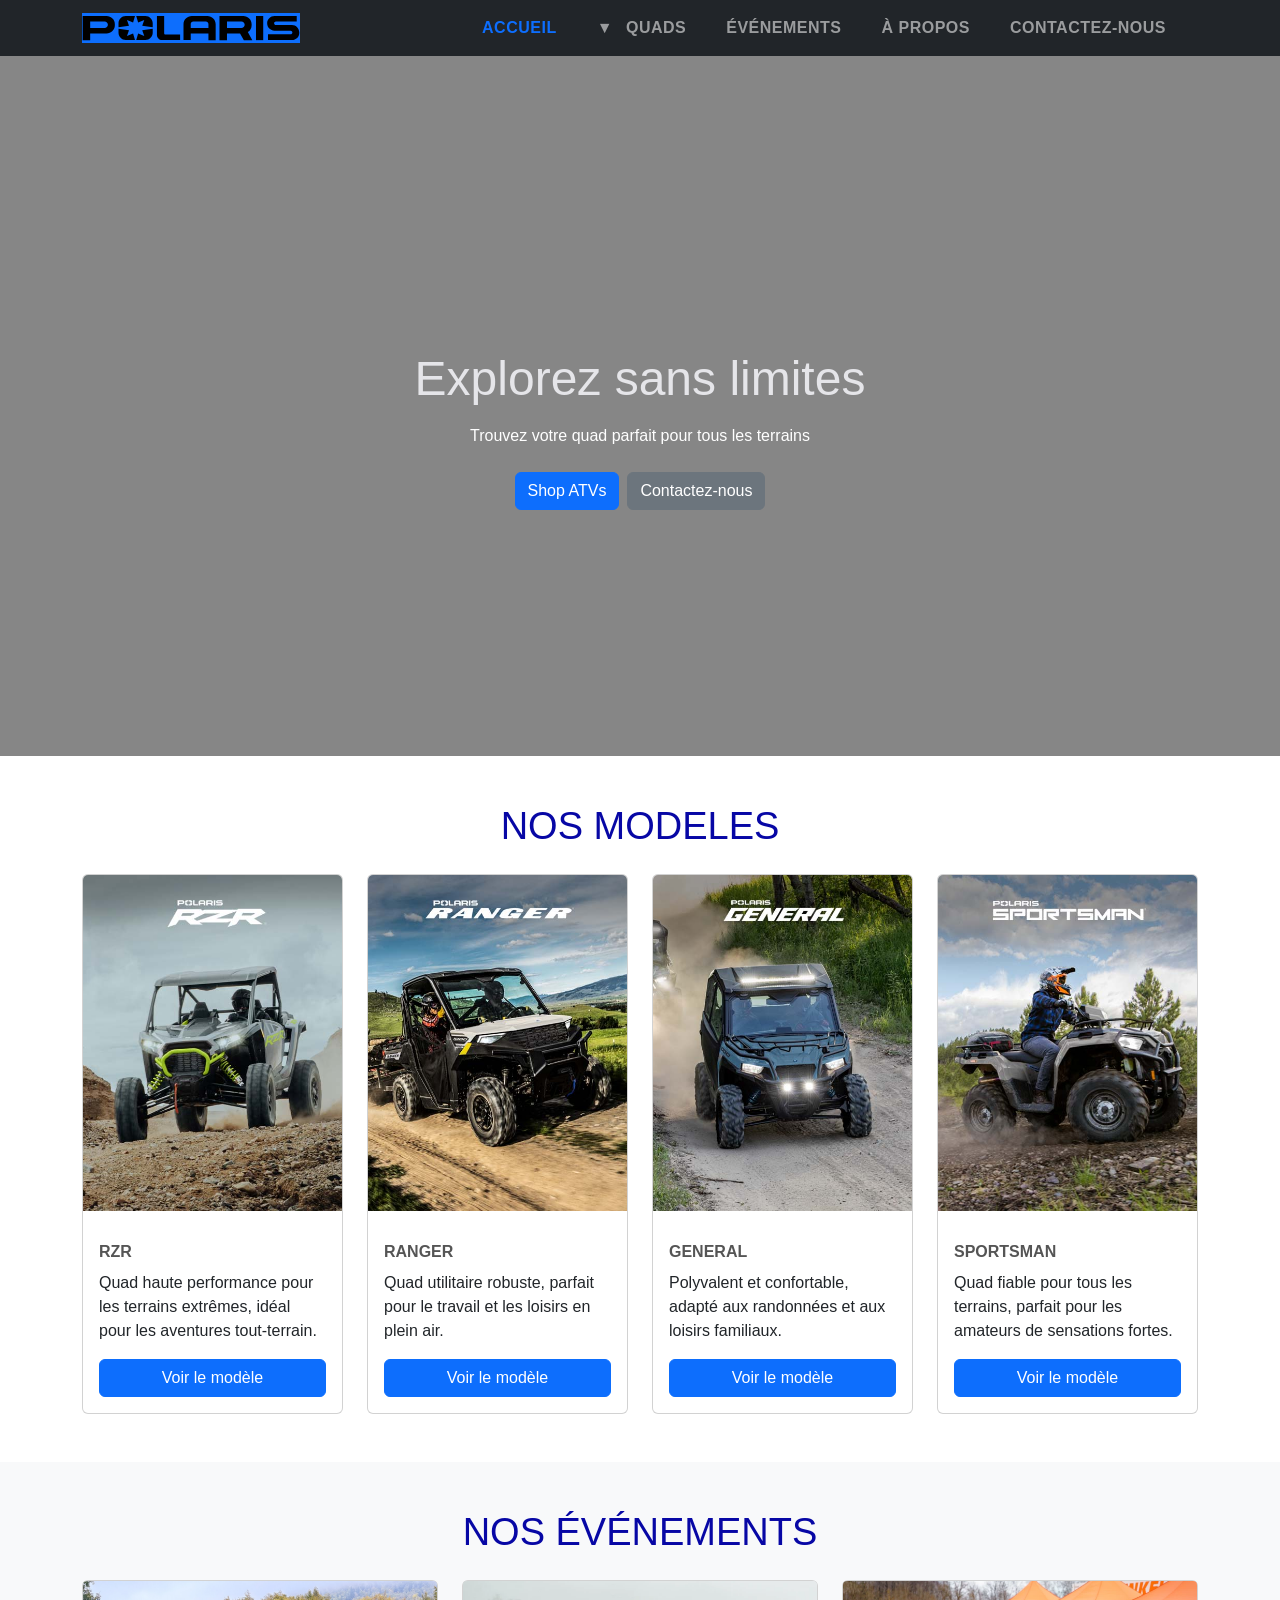
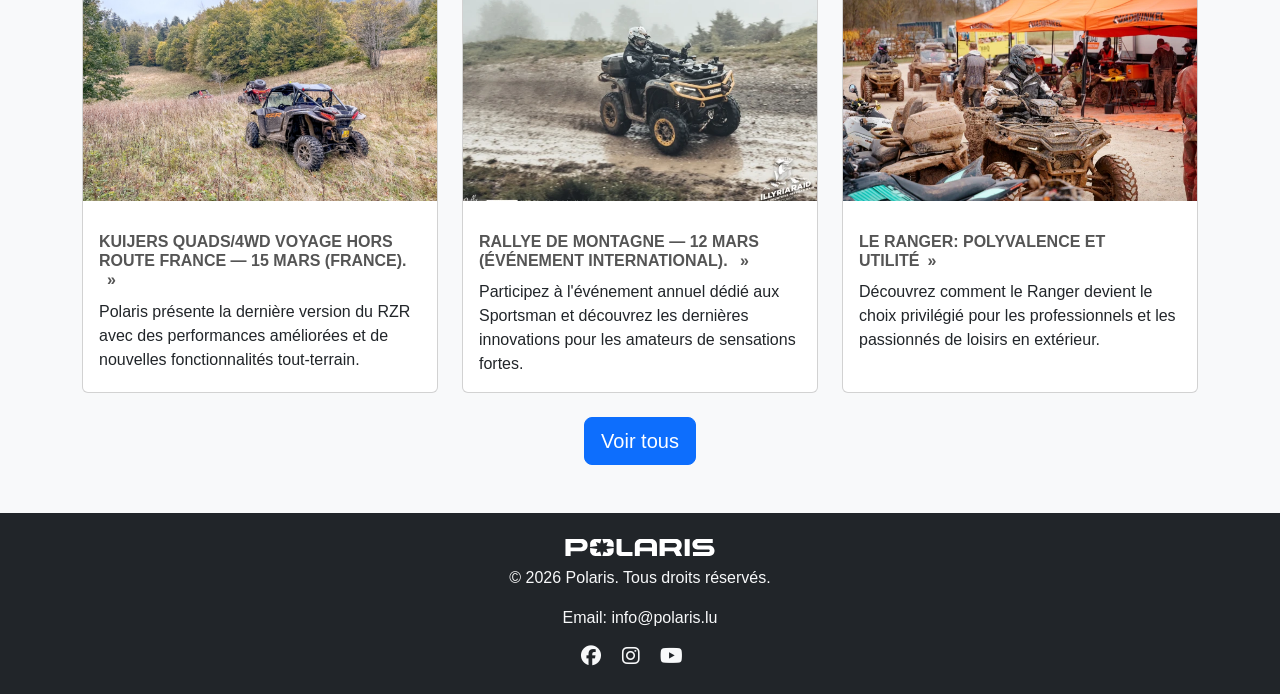
==== index.html @ 285f65e2 "atvs.html" ====
<!doctype html>
<html lang="fr">

<head>
  <meta charset="UTF-8" />
  <meta name="viewport" content="width=device-width, initial-scale=1.0" />
  <title>Polaris — Explorez quads sans limites</title>

  <link href="https://cdn.jsdelivr.net/npm/bootstrap@5.3.2/dist/css/bootstrap.min.css" rel="stylesheet" />
  <link rel="stylesheet" href="https://cdnjs.cloudflare.com/ajax/libs/font-awesome/6.5.0/css/all.min.css" />
  <link rel="stylesheet" href="css/style.css" />
  <script src="https://cdn.jsdelivr.net/npm/bootstrap@5.3.8/dist/js/bootstrap.bundle.min.js"
    integrity="sha384-FKyoEForCGlyvwx9Hj09JcYn3nv7wiPVlz7YYwJrWVcXK/BmnVDxM+D2scQbITxI"
    crossorigin="anonymous"></script>

</head>

<body>
  <!-- NAVBAR --> <!--   l'apparence et le comportement de la barre de navigation -->
  <nav class="navbar navbar-expand-lg navbar-dark bg-dark sticky-top">
    <div class="container">
      <a class="navbar-brand d-flex align-items-center"
        href="index.html"><!--  le logo ou le nom du site à l'intérieur de la barre de navigation-->
        <img src="images/logo-polaris.svg" alt="Polaris" class="me-2 logo" />
      </a>

      <!-- BUTTON BOURGER MENU -->
      <button class="navbar-toggler" type="button" data-bs-toggle="collapse" data-bs-target="#mainNavbar"
        aria-controls="mainNavbar" aria-label="Toggle navigation"> <!-- pour accesibilité-->
        <!-- lorsqu'on clique sur cet élément, il faut replier ou déplier un autre bloc>>-->
        <span class="navbar-toggler-icon"></span>
      </button>

      <div class="collapse navbar-collapse" id="mainNavbar">
        <!-- LIST MENU -->
        <ul class="navbar-nav ms-auto align-items-lg-center">
          <li class="nav-item dropdown">
            <a class="nav-link me-4 active" href="index.html">Accueil</a>
          </li>
          <!-- DROPDOWN ATVs -->
          <li class="nav-item dropdown  ">
            <a class="nav-link me-4 " href="#" id="dropdownATVs" role="button" aria-expanded="false">
              <span class="dropdown-icon me-2">▼</span>
              QUADS
            </a>
            <ul class="dropdown-menu" aria-labelledby="dropdownATVs"> <!--attribut d’accessibilité-->
              <li>
                <a class="dropdown-item" href="#">RZR</a>
              </li>
              <li>
                <a class="dropdown-item" href="#">Ranger</a>
              </li>
              <li>
                <a class="dropdown-item" href="#">General</a>
              </li>
              <li>
                <a class="dropdown-item" href="#">Sportsman</a>
              </li>
              <li>
                <a class="dropdown-item" href="#">Enfants</a>
              </li>
              <li>
                <a class="dropdown-item" href="atvs.html">Voir tout</a>
              </li>

            </ul>
          </li>

          <li class="nav-item">
            <a class="nav-link me-4" href="events.html">Événements</a>
          </li>
          <li class="nav-item">
            <a class="nav-link me-4" href="about.html">À propos</a>
          </li>

          <li class="nav-item">
            <a class="nav-link me-4" href="contact.html">Contactez-nous</a>
          </li>

        </ul>
      </div>
    </div>
  </nav>

  <!-- HERO -->
  <section class="hero d-flex align-items-center justify-content-center text-center">
    <div class="video-bg position-absolute w-100 h-100">

      <iframe
        src="https://www.youtube-nocookie.com/embed/v_o7n5z_FT8?autoplay=1&mute=1&controls=0&loop=1&playlist=v_o7n5z_FT8&playsinline=1"></iframe>

    </div>

    <div class="hero-overlay position-absolute w-100 h-100"></div>

    <div class="hero-content container d-flex flex-column align-items-center justify-content-center text-center pt-5">
      <h1 class="mb-3">Explorez sans limites</h1>
      <p class="mb-4">Trouvez votre quad parfait pour tous les terrains</p>
      <div class="d-flex gap-2 flex-wrap justify-content-center">
        <a class="btn btn-primary" href="atvs.html">Shop ATVs</a>
        <a class="btn btn-secondary" href="contact.html">Contactez-nous</a>
      </div>
    </div>
  </section>



  <!-- MODELES QUADS -->
  <section class="models py-5">
    <div class="container">
      <h2 class="text-center mb-4">NOS MODELES</h2>
      <div class="row g-4">
        <!-- RZR -->
        <div class="col-12 col-md-6 col-lg-3">
          <div class="card h-100">
            <img src="images/rzr.jpg" class="card-img-top" alt="Modèle Polaris RZR" />
            <div class="card-body d-flex flex-column">
              <a href="#" class="card-link">
                <h3 class="card-title">RZR</h3>
              </a>
              <p class="card-text">Quad haute performance pour les terrains extrêmes, idéal pour les aventures
                tout-terrain.</p>
              <a href="product.html" class="btn btn-primary mt-auto">Voir le modèle</a>
            </div>
          </div>
        </div>
        <!-- Ranger -->
        <div class="col-12 col-md-6 col-lg-3">
          <div class="card h-100">
            <img src="images/ranger.jpg" class="card-img-top" alt="Modèle Polaris Ranger" />
            <div class="card-body d-flex flex-column">
              <a href="#" class="card-link">
                <h3 class="card-title">Ranger</h3>
              </a>
              <p class="card-text">Quad utilitaire robuste, parfait pour le travail et les loisirs en plein air.</p>
              <a href="product.html" class="btn btn-primary mt-auto">Voir le modèle</a>
            </div>
          </div>
        </div>
        <!-- General -->
        <div class="col-12 col-md-6 col-lg-3">
          <div class="card h-100">
            <img src="images/general.jpg" class="card-img-top" alt="Modèle Polaris General" />
            <div class="card-body d-flex flex-column">
              <a href="#" class="card-link">
                <h3 class="card-title">General</h3>
              </a>
              <p class="card-text">Polyvalent et confortable, adapté aux randonnées et aux loisirs familiaux.</p>
              <a href="product.html" class="btn btn-primary mt-auto">Voir le modèle</a>
            </div>
          </div>
        </div>
        <!-- Sportsman -->
        <div class="col-12 col-md-6 col-lg-3">
          <div class="card h-100">
            <img src="images/sportsman.jpg" class="card-img-top" alt="Modèle Polaris Sportsman" />
            <div class="card-body d-flex flex-column">
              <a href="#" class="card-link">
                <h3 class="card-title">Sportsman</h3>
              </a>
              <p class="card-text">Quad fiable pour tous les terrains, parfait pour les amateurs de sensations fortes.
              </p>
              <a href="product.html" class="btn btn-primary mt-auto">Voir le modèle</a>
            </div>
          </div>
        </div>
      </div>
    </div>
  </section>

  <!-- NOS ÉVÉNEMENTS -->
  <section class="news py-5 bg-light">
    <div class="container">
      <h2 class="text-center mb-4">NOS ÉVÉNEMENTS</h2>
      <div class="row g-4">
        <!-- Article 1 ÉVÉNEMENT 1-->
        <div class="col-12 col-md-4">
          <article class="card h-100">
            <img src="images/evnm2.jpg" class="card-img-top img-cover" alt="Rallye de montagne" />
            <div class="card-body d-flex flex-column">
              <a href="voyage_hors_route.html" class="article-link">
                <h5 class="card-title"> Kuijers Quads/4WD Voyage hors route France — 15 mars (France).
                  <span class="arrow ms-2">»</span>
                </h5>
              </a>
              <p class="card-text">Polaris présente la dernière version du RZR avec des performances améliorées et de
                nouvelles fonctionnalités tout-terrain.</p>

            </div>
          </article>
        </div>
        <!-- Article 2 ÉVÉNEMENT 2-->
        <div class="col-12 col-md-4">
          <article class="card h-100">
            <img src="images/evnm3.webp" class="card-img-top img-cover" alt="Balade printanière dans le désert" />
            <div class="card-body d-flex flex-column">
              <a href="rallye_de_montagne.html" class="article-link">
                <h5 class="card-title">Rallye de montagne — 12 mars (Événement international).
                  <span class="arrow ms-2">»</span>
                </h5>
              </a>
              <p class="card-text">Participez à l'événement annuel dédié aux Sportsman et découvrez les dernières
                innovations pour les amateurs de sensations fortes.</p>

            </div>
          </article>
        </div>
        <!-- Article 3 ÉVÉNEMENT 3-->
        <div class="col-12 col-md-4">
          <article class="card h-100">
            <img src="images/evnm4.webp" class="card-img-top img-cover" alt="Défi tout-terrain">
            <div class=" card-body d-flex flex-column">
              <a href="#" class="article-link">
                <h5 class="card-title">Le Ranger: polyvalence et utilité<span class="arrow ms-2">»</span></h5>
              </a>
              <p class="card-text">Découvrez comment le Ranger devient le choix privilégié pour les professionnels et
                les passionnés de loisirs en extérieur.</p>

            </div>
          </article>
        </div>
      </div>
    </div>
    <!-- Central button -->
    <div class="text-center mt-4">
      <a href="events.html" class="btn btn-primary btn-lg">Voir tous </a>
    </div>
    </div>
  </section>

  <!-- FOOTER -->

  <footer class="bg-dark text-light text-center py-4">
    <a href="index.html" class="d-inline-block">
      <img src="images/logo-polaris.svg" alt="Logo" class="footer-logo mb-2">
    </a>
    <p>&copy; 2026 Polaris. Tous droits réservés.</p>

    <p>
      Email: <a href="contact.html" class="text-light">info@polaris.lu</a>
    </p>

    <!-- Réseaux sociaux -->
    <div class="mt-3">
      <a href="#" class="text-light me-3">
        <i class="fa-brands fa-facebook"></i>
      </a>
      <a href="#" class="text-light me-3">
        <i class="fa-brands fa-instagram"></i>
      </a>
      <a href="#" class="text-light me-3">
        <i class="fa-brands fa-youtube"></i>
      </a>
    </div>
  </footer>


</body>



</html>
---- css/style.css ----
/* GENERAL STYLES */
body {
    font-family: 'Barlow', sans-serif;
}

/* GENERAL STYLES POUR LES TITRES styles pour les titres */

h1 {
    font-size: 48px;
    color: rgb(229, 229, 233);
    font-family: 'Barlow', sans-serif;
}

h2 {
    font-size: 38px;
    color: rgb(7, 7, 165);    
    font-family: 'Barlow', sans-serif;
}

h3 {
    font-size: 30px;
    color: rgb(25, 25, 25);
    font-family: 'Barlow', sans-serif;
    
}


h4 {
    font-size: 24px;
    color: rgb(25, 25, 25);;
    font-family: 'Barlow', sans-serif;
    
}

h5 {
    font-size: 19px;
    color: rgb(25, 25, 25);;
    font-family: 'Barlow', sans-serif;
    
}

p {
    margin-top: 0;      /* pas de marge en haut */
    margin-bottom: 1rem; /*il y a une marge en bas*/
}

/* H1 */
.card-title
{
    font-size: 16px;
    color: #555555;
    font-weight: bold;  /*l'épaisseur de la police*/
    text-transform: uppercase;   /*  met tout le texte en lettres majuscules*/
    margin-top: 15px;       /* les marges externes de l'élément en haut et en bas */
    margin-bottom: 10px;
    font-family: 'Barlow', sans-serif;
    font-weight: 600;
   
}

/*LES STYLES POUR LES LINK MODELES ET EVENEMENT Accueil*/
/*Supprime le soulignement pour les liens des événements*/
.article-link {
    text-decoration: none;
}

/*Lorsque l'on survole le lien, changer la couleur du titre à l'intérieur*/

.article-link:hover .card-title {
    color: #1e90ff;
}
/*Supprime le soulignement pour les liens des cartes*/
.card-link {
    text-decoration: none;
}
/* Lorsque l'on survole le lien de la carte, changer la couleur du titre à l'intérieur */
.card-link:hover .card-title {
    color: #1e90ff;
}

/* NAVBAR */

.navbar {
    font-weight: 600;
    letter-spacing: 0.5px;
   
}

/* nav-link pour a */
/*soulignement de l’item de menu par une ligne bleue*/
.nav-link {
    position: relative;
    transition: color 0.3s ease;  /*transition douce des changements de style*/
    font-family: 'Barlow', sans-serif;
    text-transform: uppercase;
}

/* animation de soulignement au survol */
.nav-link::after {
    content: "";
    position: absolute;
    width: 0%;
    height: 2px;
   background: #0d6efd;
    bottom: 0;
    left: 0;
    transition: width 0.3s ease;
}
/* la ligne s’étend sur toute la largeur du lien */
.nav-link:hover::after {
    width: 100%;
   
}

/* icône la flèche  */
.nav-link .dropdown-icon {
  pointer-events: none; /* le clic sur la flèche ne bloque pas le lien */
  transform: scale(1.2);
}

/* Active page */
.nav-link.active {
    color:  #0d6efd !important;
}

/* Shop button */
.navbar .btn-primary {
    padding: 6px 18px;
    border-radius: 30px;
}

/* Сolor of logo */
.navbar-brand {
    color: #0d6efd; 
}

/* Сolor of hamburger menu border */
.navbar-toggler {
    border-color: #0d6efd; 
    
}
/* Сolor of hamburger icon */
.navbar-toggler-icon {
    background-image: url("data:image/svg+xml,%3csvg viewBox='0 0 30 30' xmlns='http://www.w3.org/2000/svg'%3e%3cpath stroke='blue' stroke-width='2' stroke-linecap='round' stroke-miterlimit='10' d='M4 7h22M4 15h22M4 23h22'/%3e%3c/svg%3e");

}

/* LOGO */
.logo{
    height: 30px; 
    background-color: #0d6efd;

}

/* HERO */
.hero {
 position: relative;
 width: 100%;
 height: 700px; 
 overflow: hidden; /* masque les débordements */
   


}
/*calque sombre semi-transparent*/
.hero-overlay {
    position: absolute; /* position absolue pour couvrir entièrement le parent */
    top: 0;             /* placer en haut du parent */
    left: 0;            /* placer à gauche du parent */
    height: 100%;       /* hauteur = hauteur du parent */
    width: 100%;
    background: rgba(15, 14, 14, 0.5); /* fond semi-transparent (noir avec 50% d'opacité) */
}

/* contenu (texte) */
.hero-content {
  position: relative; /* Permet de positionner des éléments enfants absolument par rapport à ce conteneur */
  z-index: 2;         /* Définit la superposition : cet élément sera au-dessus des éléments avec un z-index plus faible */
  color: white;       /* La couleur du texte à l'intérieur sera blanche */
  text-align: center; /* Centre le texte horizontalement à l'intérieur du conteneur */
}


.hero-bg {
  position: relative;              
  background-size: cover;       
  background-position: center;     
  background-repeat: no-repeat;    
  height: 70vh;                    
  display: flex;                   
  align-items: center;            
  justify-content: center;          
  color: white; 
}

/* GALLERY/EVENEMENTS  */
.event-gallery img {
  transition: transform 0.3s;
}

.event-gallery img:hover {
  transform: scale(1.05);
}


.models {
  background-color: #FFFFFF;
}



/*TEAM / GALLERY  */
.team-img {
  width: 150px;            
  height: 150px;           
  margin-top: 1rem;        
  margin-left: auto;       
  margin-right: auto;      
  border-radius: 50%;      
  object-fit: cover;       
  display: block;          
}



/*BOUTON EVENEMENTS  */
.event-btn.active {
  background-color: #0d6efd;
  color: white;
  border-color: #0d6efd;
}


/* Hide dropdown by default */
.dropdown-menu {
  display: none;
}

/* Show dropdown on hover */
.navbar .dropdown:hover .dropdown-menu {
  display: block;
}


.img-event {
  margin-left: 13px;
}

.carousel-item > div > img{
    max-height:220px;
}

/* VIDÉO EN FOND */

.video-bg iframe {
  position: absolute; /* position absolue pour centrer le iframe dans son conteneur */
  top: 50%;   /* position verticale au milieu */
  left: 50%;  /* position horizontale au milieu */

  width: 100vw; /* largeur = largeur de la fenêtre */
  height: 100vh; /* hauteur = hauteur de la fenêtre */
  transform: translate(-50%, -50%); /* décalage pour centrer exactement */
  pointer-events: none; /* désactive les interactions avec la vidéo */
}


/* ====== MAIN IMAGE ET TEXTE ====== */
.event-main-img {
  gap: 2rem;
  align-items: flex-start;
}

.main-event-img {
  width: 100%;
  max-width: 500px;
  border-radius: 10px;
  flex-shrink: 0;
}

.event-text h2 {
  font-size: 2rem;
  margin-bottom: 1rem;
}

.event-text p {
  font-size: 1.1rem;
  line-height: 1.6;
}


/* ====== PROGRAMME ET DÉTAILS ====== */
.event-details h2 {
  font-size: 1.8rem;
  margin-bottom: 1rem;
  border-bottom: 2px solid #007bff;
  padding-bottom: 0.5rem;
}

.event-details p {
  font-size: 1.1rem;
  line-height: 1.6;
  margin-bottom: 1rem;
}

.programme-list {
  list-style: disc inside;
  margin-bottom: 1.5rem;
  padding-left: 0;
}

.programme-list li {
  margin-bottom: 0.5rem;
  font-size: 1.05rem;
}



  .event-text h2 {
    font-size: 1.5rem;
  }

  .event-text p {
    text-align: justify;
  }


/* Taille des images */
.carousel-item img {
  width: 25%;
  height: auto;
  object-fit: cover;
  border-radius: 10px;
}

/* Boutons-flèches sous forme de cercle carrusel */
.custom-btn {
  position: absolute;
  top: 50%;
  transform: translateY(-50%);
  background-color: #007bff;
  border: none;
  width: 45px;
  height: 45px;
  border-radius: 50%;
  display: flex;
  align-items: center;
  justify-content: center;
  color: #fff;
  opacity: 0.9;
  transition: opacity 0.3s;
  z-index: 10;
}

.custom-btn:hover {
  opacity: 1;
}

.carousel-control-prev.custom-btn {
  left: -20px;
}

.carousel-control-next.custom-btn {
  right: -20px;
}

.custom-btn .fas {
  font-size: 1rem;
}





  .event-date {
 font-weight: bold;         
  color: #007bff;             
  font-size: 1.2rem;          
  margin-bottom: 1rem;       
  text-transform: uppercase; 
   
}


/* On aligne le texte joliment.*/
.programme-list li span.flex-grow-1 {
  display: block;
  line-height: 1.5;
}

/* On justifie le texte.*/
.text-justify {
  text-align: justify;
  text-justify: inter-word;
}

/* Responsivité : réduire les marges sur les appareils mobiles.*/
@media (max-width: 768px) {
  .programme-list li {
    flex-direction: row;
    align-items: flex-start;
  }
}

/* Style pour le texte indiquant la localisation*/
.text-location {
  font-size: 1.50rem;    /* Taille de texte augmentée */
  font-weight: 500;      /* Légèrement plus gras */
  display: flex;         /* Icône et texte sur la même ligne */
  align-items: center;   /* Alignement vertical de l'icône avec le texte */
  line-height: 1.6;      /* Interligne */
  color: #007bff;        /* Couleur du texte bleu (optionnel) */
}


/* Faire en sorte que les images aient la même hauteur et couper le surplus */
.img-cover {
  height: 220px;         /* même hauteur pour toutes les images */
  object-fit: cover;     /* couper l'image tout en conservant les proportions */
  width: 100%;           /* s'étendre sur toute la largeur de la carte */
  border-top-left-radius: 0.25rem; 
  border-top-right-radius: 0.25rem;
}

/* PRODUCT CARD EFFECT */
.product-card {
    transition: 0.4s ease;
}

.product-card:hover {
    transform: scale(1.05) rotate(1deg) translateY(-5px);
}

/* BUTTON primary et secondary TRANSITION */
.btn-primary, .btn-secondary {
    transition: 0.3s ease;           /*  animation fluide*/
}

.btn-primary:hover {
    transform: scale(1.1);
}

.btn-secondary:hover {
    transform: scale(1.05);
}


/* PRICE STYLE */
.old-price {
    text-decoration: line-through;
    color: gray;
    font-size: 14px;
}

.new-price {
    color: red;
    font-size: 20px;
    font-weight: bold;
}

.pricefornewcol {
    color: rgb(22, 21, 21);
    font-size: 20px;
    font-weight: bold;
}

/* SALE BADGE */
.sale-badge {
    position: absolute;
    top: 10px;
    left: 10px;
    background: red;
    color: white;
    padding: 5px 10px;
    font-size: 12px;
    border-radius: 20px;
    z-index: 10;
}

/* CARD IMAGE POSITION */
.card-img-wrapper {
    position: relative;
    overflow: hidden;
}

.card-img-wrapper img {
    transition: 0.4s ease;
}

.card:hover img {
    transform: scale(1.1);
}


/* FOOTER */

.footer-logo {
    width: 150px;       
    filter: brightness(0) invert(1); /* blanc */
}

.footer-logo:hover {
    opacity: 0.7; /* ombrage */
}


footer a {
    text-decoration: none;
}

footer a:hover {
    text-decoration: underline;
   
    }

footer a i {
    font-size: 20px;
    transition: 0.3s;
}

footer a:hover i {
    color: #0d6efd;

}

/* ====== RESPONSIVE ====== */
@media (max-width: 768px) {
  .event-main-img {
    flex-direction: column;
    text-align: center;
  }
}


/* Tablettes et mobiles */
@media (max-width: 600px) {

.hero{
  height: 300px;
}



}
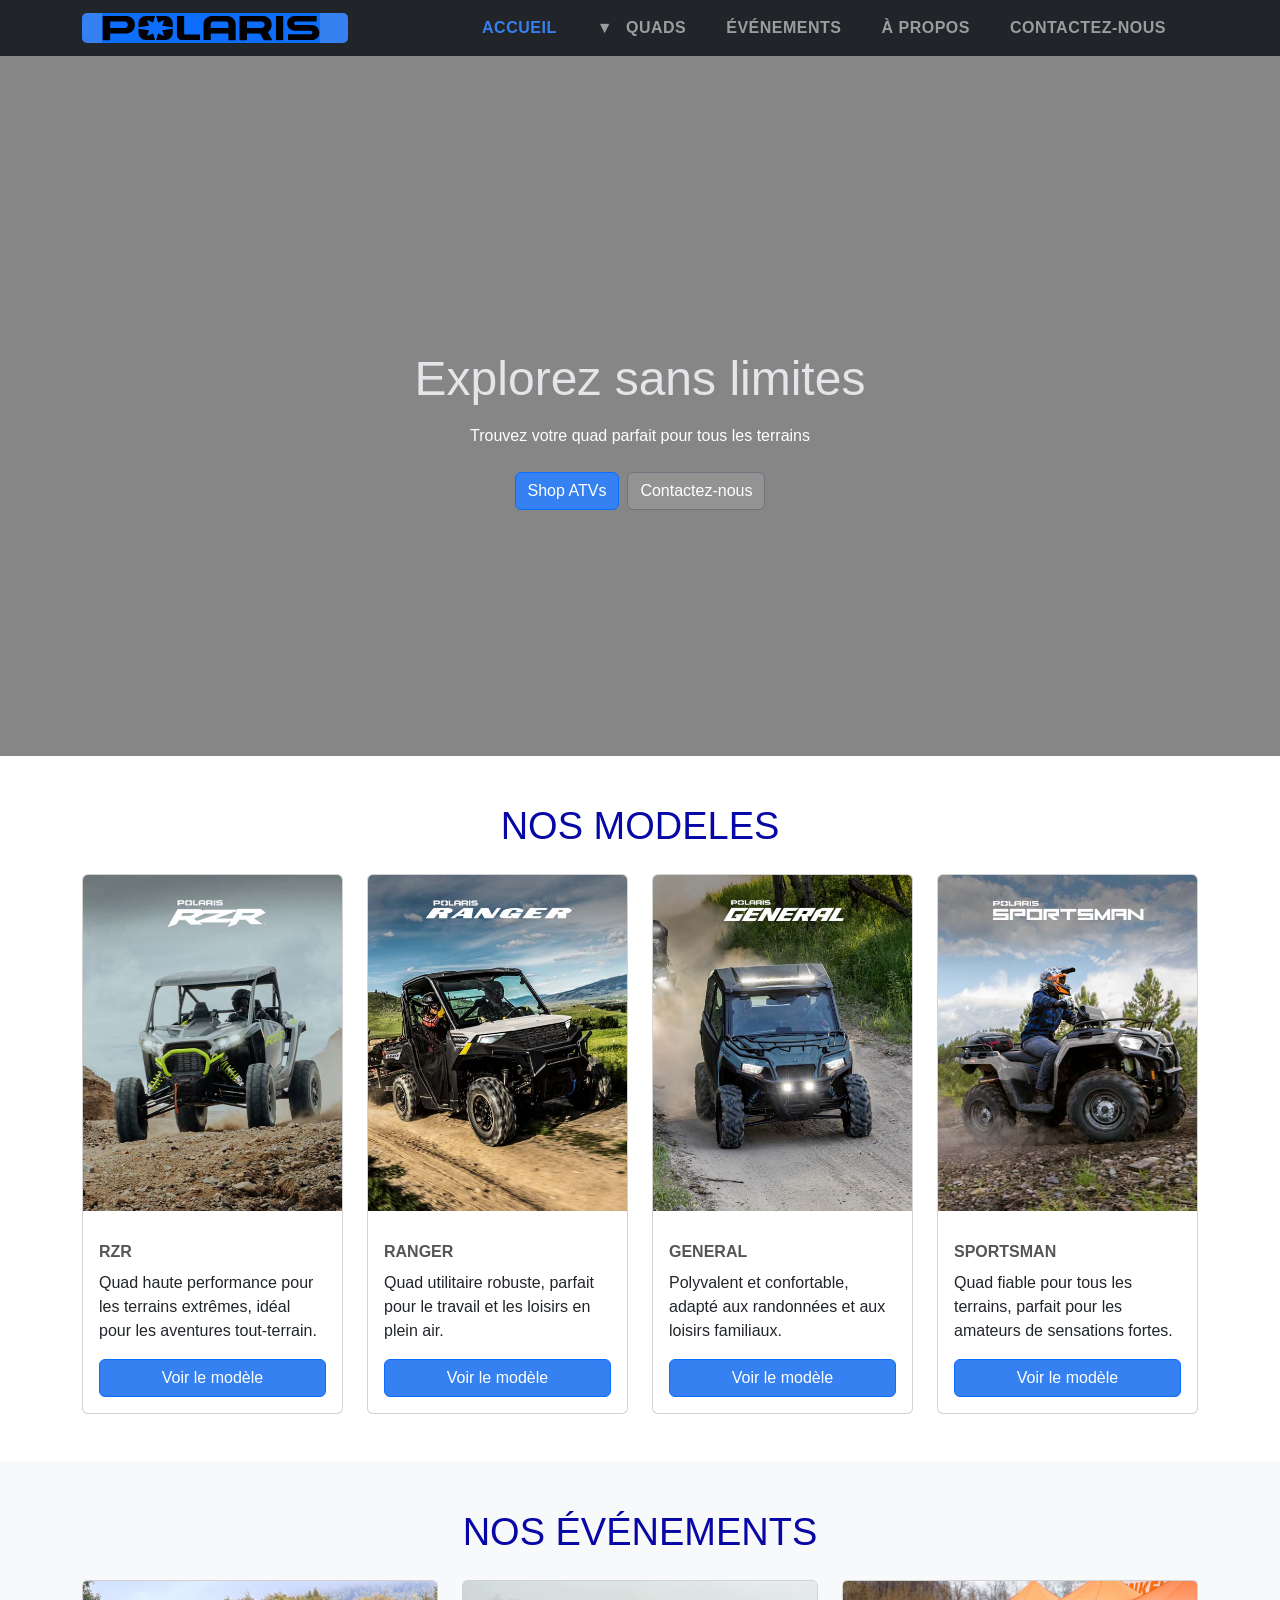
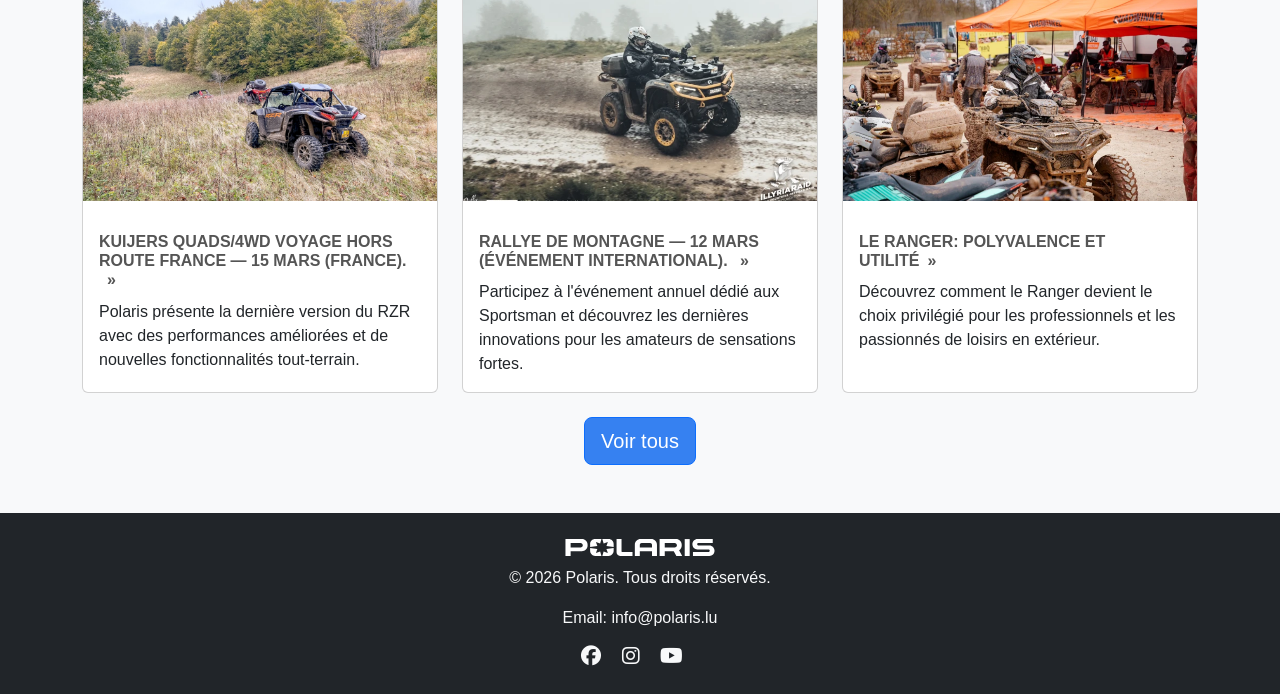
==== commit 89d420bd: "ajout reseaux sociaux" ====
--- a/index.html
+++ b/index.html
@@ -4,8 +4,8 @@
 <head>
   <meta charset="UTF-8" />
   <meta name="viewport" content="width=device-width, initial-scale=1.0" />
-  <title>Polaris — Explorez quads sans limites</title>
-
+  <title>Polaris — Nous avons les meilleurs quads</title>
+  <meta name="description" content="Découvrez nos excursions en quad en Belgique. Réservez facilement votre aventure.">
   <link href="https://cdn.jsdelivr.net/npm/bootstrap@5.3.2/dist/css/bootstrap.min.css" rel="stylesheet" />
   <link rel="stylesheet" href="https://cdnjs.cloudflare.com/ajax/libs/font-awesome/6.5.0/css/all.min.css" />
   <link rel="stylesheet" href="css/style.css" />
@@ -13,220 +13,231 @@
     integrity="sha384-FKyoEForCGlyvwx9Hj09JcYn3nv7wiPVlz7YYwJrWVcXK/BmnVDxM+D2scQbITxI"
     crossorigin="anonymous"></script>
 
+  <meta property="og:title" content="Polaris — Belgique — QUADS">
+  <meta property="og:description" content="Découvrez notre gamme de quads pour tous les terrains.">
+  <meta property="og:image" content="https://larkatych-prog.github.io/site_de_quads/images/opengraph.jpg">
+  <meta property="og:url" content="https://larkatych-prog.github.io/site_de_quads/">
+  <meta property="og:type" content="website">
+  <meta property="og:image:width" content="1200">
+  <meta property="og:image:height" content="630">
+  <meta property="og:site_name" content="Polaris 4WD Travel">
 </head>
 
 <body>
-  <!-- NAVBAR --> <!--   l'apparence et le comportement de la barre de navigation -->
-  <nav class="navbar navbar-expand-lg navbar-dark bg-dark sticky-top">
-    <div class="container">
-      <a class="navbar-brand d-flex align-items-center"
-        href="index.html"><!--  le logo ou le nom du site à l'intérieur de la barre de navigation-->
-        <img src="images/logo-polaris.svg" alt="Polaris" class="me-2 logo" />
-      </a>
-
-      <!-- BUTTON BOURGER MENU -->
-      <button class="navbar-toggler" type="button" data-bs-toggle="collapse" data-bs-target="#mainNavbar"
-        aria-controls="mainNavbar" aria-label="Toggle navigation"> <!-- pour accesibilité-->
-        <!-- lorsqu'on clique sur cet élément, il faut replier ou déplier un autre bloc>>-->
-        <span class="navbar-toggler-icon"></span>
-      </button>
-
-      <div class="collapse navbar-collapse" id="mainNavbar">
-        <!-- LIST MENU -->
-        <ul class="navbar-nav ms-auto align-items-lg-center">
-          <li class="nav-item dropdown">
-            <a class="nav-link me-4 active" href="index.html">Accueil</a>
-          </li>
-          <!-- DROPDOWN ATVs -->
-          <li class="nav-item dropdown  ">
-            <a class="nav-link me-4 " href="#" id="dropdownATVs" role="button" aria-expanded="false">
-              <span class="dropdown-icon me-2">▼</span>
-              QUADS
-            </a>
-            <ul class="dropdown-menu" aria-labelledby="dropdownATVs"> <!--attribut d’accessibilité-->
-              <li>
-                <a class="dropdown-item" href="#">RZR</a>
-              </li>
-              <li>
-                <a class="dropdown-item" href="#">Ranger</a>
-              </li>
-              <li>
-                <a class="dropdown-item" href="#">General</a>
-              </li>
-              <li>
-                <a class="dropdown-item" href="#">Sportsman</a>
-              </li>
-              <li>
-                <a class="dropdown-item" href="#">Enfants</a>
-              </li>
-              <li>
-                <a class="dropdown-item" href="atvs.html">Voir tout</a>
-              </li>
-
-            </ul>
-          </li>
-
-          <li class="nav-item">
-            <a class="nav-link me-4" href="events.html">Événements</a>
-          </li>
-          <li class="nav-item">
-            <a class="nav-link me-4" href="about.html">À propos</a>
-          </li>
-
-          <li class="nav-item">
-            <a class="nav-link me-4" href="contact.html">Contactez-nous</a>
-          </li>
-
-        </ul>
-      </div>
-    </div>
-  </nav>
-
-  <!-- HERO -->
-  <section class="hero d-flex align-items-center justify-content-center text-center">
-    <div class="video-bg position-absolute w-100 h-100">
-
-      <iframe
-        src="https://www.youtube-nocookie.com/embed/v_o7n5z_FT8?autoplay=1&mute=1&controls=0&loop=1&playlist=v_o7n5z_FT8&playsinline=1"></iframe>
-
-    </div>
-
-    <div class="hero-overlay position-absolute w-100 h-100"></div>
-
-    <div class="hero-content container d-flex flex-column align-items-center justify-content-center text-center pt-5">
-      <h1 class="mb-3">Explorez sans limites</h1>
-      <p class="mb-4">Trouvez votre quad parfait pour tous les terrains</p>
-      <div class="d-flex gap-2 flex-wrap justify-content-center">
-        <a class="btn btn-primary" href="atvs.html">Shop ATVs</a>
-        <a class="btn btn-secondary" href="contact.html">Contactez-nous</a>
-      </div>
-    </div>
-  </section>
-
-
-
-  <!-- MODELES QUADS -->
-  <section class="models py-5">
-    <div class="container">
-      <h2 class="text-center mb-4">NOS MODELES</h2>
-      <div class="row g-4">
-        <!-- RZR -->
-        <div class="col-12 col-md-6 col-lg-3">
-          <div class="card h-100">
-            <img src="images/rzr.jpg" class="card-img-top" alt="Modèle Polaris RZR" />
-            <div class="card-body d-flex flex-column">
-              <a href="#" class="card-link">
-                <h3 class="card-title">RZR</h3>
+  <header>
+    <!-- NAVBAR --> <!--   l'apparence et le comportement de la barre de navigation -->
+    <nav class="navbar navbar-expand-lg navbar-dark bg-dark sticky-top">
+      <div class="container">
+        <a class="navbar-brand d-flex align-items-center"
+          href="index.html"><!--  le logo ou le nom du site à l'intérieur de la barre de navigation-->
+          <img src="images/logo-polaris.svg" alt="Polaris" class="me-2 logo" />
+        </a>
+
+        <!-- BUTTON BOURGER MENU -->
+        <button class="navbar-toggler" type="button" data-bs-toggle="collapse" data-bs-target="#mainNavbar"
+          aria-controls="mainNavbar" aria-label="Toggle navigation"> <!-- pour accesibilité-->
+          <!-- lorsqu'on clique sur cet élément, il faut replier ou déplier un autre bloc>>-->
+          <span class="navbar-toggler-icon"></span>
+        </button>
+
+        <div class="collapse navbar-collapse" id="mainNavbar">
+          <!-- LIST MENU -->
+          <ul class="navbar-nav ms-auto align-items-lg-center">
+            <li class="nav-item dropdown">
+              <a class="nav-link me-4 active" href="index.html">Accueil</a>
+            </li>
+            <!-- DROPDOWN ATVs -->
+            <li class="nav-item dropdown  ">
+              <a class="nav-link me-4 " href="#" id="dropdownATVs" role="button" aria-expanded="false">
+                <span class="dropdown-icon me-2">▼</span>
+                QUADS
               </a>
-              <p class="card-text">Quad haute performance pour les terrains extrêmes, idéal pour les aventures
-                tout-terrain.</p>
-              <a href="product.html" class="btn btn-primary mt-auto">Voir le modèle</a>
-            </div>
-          </div>
-        </div>
-        <!-- Ranger -->
-        <div class="col-12 col-md-6 col-lg-3">
-          <div class="card h-100">
-            <img src="images/ranger.jpg" class="card-img-top" alt="Modèle Polaris Ranger" />
-            <div class="card-body d-flex flex-column">
-              <a href="#" class="card-link">
-                <h3 class="card-title">Ranger</h3>
-              </a>
-              <p class="card-text">Quad utilitaire robuste, parfait pour le travail et les loisirs en plein air.</p>
-              <a href="product.html" class="btn btn-primary mt-auto">Voir le modèle</a>
-            </div>
-          </div>
-        </div>
-        <!-- General -->
-        <div class="col-12 col-md-6 col-lg-3">
-          <div class="card h-100">
-            <img src="images/general.jpg" class="card-img-top" alt="Modèle Polaris General" />
-            <div class="card-body d-flex flex-column">
-              <a href="#" class="card-link">
-                <h3 class="card-title">General</h3>
-              </a>
-              <p class="card-text">Polyvalent et confortable, adapté aux randonnées et aux loisirs familiaux.</p>
-              <a href="product.html" class="btn btn-primary mt-auto">Voir le modèle</a>
-            </div>
-          </div>
-        </div>
-        <!-- Sportsman -->
-        <div class="col-12 col-md-6 col-lg-3">
-          <div class="card h-100">
-            <img src="images/sportsman.jpg" class="card-img-top" alt="Modèle Polaris Sportsman" />
-            <div class="card-body d-flex flex-column">
-              <a href="#" class="card-link">
-                <h3 class="card-title">Sportsman</h3>
-              </a>
-              <p class="card-text">Quad fiable pour tous les terrains, parfait pour les amateurs de sensations fortes.
-              </p>
-              <a href="product.html" class="btn btn-primary mt-auto">Voir le modèle</a>
-            </div>
-          </div>
-        </div>
-      </div>
-    </div>
-  </section>
-
-  <!-- NOS ÉVÉNEMENTS -->
-  <section class="news py-5 bg-light">
-    <div class="container">
-      <h2 class="text-center mb-4">NOS ÉVÉNEMENTS</h2>
-      <div class="row g-4">
-        <!-- Article 1 ÉVÉNEMENT 1-->
-        <div class="col-12 col-md-4">
-          <article class="card h-100">
-            <img src="images/evnm2.jpg" class="card-img-top img-cover" alt="Rallye de montagne" />
-            <div class="card-body d-flex flex-column">
-              <a href="voyage_hors_route.html" class="article-link">
-                <h5 class="card-title"> Kuijers Quads/4WD Voyage hors route France — 15 mars (France).
-                  <span class="arrow ms-2">»</span>
-                </h5>
-              </a>
-              <p class="card-text">Polaris présente la dernière version du RZR avec des performances améliorées et de
-                nouvelles fonctionnalités tout-terrain.</p>
-
-            </div>
-          </article>
-        </div>
-        <!-- Article 2 ÉVÉNEMENT 2-->
-        <div class="col-12 col-md-4">
-          <article class="card h-100">
-            <img src="images/evnm3.webp" class="card-img-top img-cover" alt="Balade printanière dans le désert" />
-            <div class="card-body d-flex flex-column">
-              <a href="rallye_de_montagne.html" class="article-link">
-                <h5 class="card-title">Rallye de montagne — 12 mars (Événement international).
-                  <span class="arrow ms-2">»</span>
-                </h5>
-              </a>
-              <p class="card-text">Participez à l'événement annuel dédié aux Sportsman et découvrez les dernières
-                innovations pour les amateurs de sensations fortes.</p>
-
-            </div>
-          </article>
-        </div>
-        <!-- Article 3 ÉVÉNEMENT 3-->
-        <div class="col-12 col-md-4">
-          <article class="card h-100">
-            <img src="images/evnm4.webp" class="card-img-top img-cover" alt="Défi tout-terrain">
-            <div class=" card-body d-flex flex-column">
-              <a href="#" class="article-link">
-                <h5 class="card-title">Le Ranger: polyvalence et utilité<span class="arrow ms-2">»</span></h5>
-              </a>
-              <p class="card-text">Découvrez comment le Ranger devient le choix privilégié pour les professionnels et
-                les passionnés de loisirs en extérieur.</p>
-
-            </div>
-          </article>
-        </div>
-      </div>
-    </div>
-    <!-- Central button -->
-    <div class="text-center mt-4">
-      <a href="events.html" class="btn btn-primary btn-lg">Voir tous </a>
-    </div>
-    </div>
-  </section>
+              <ul class="dropdown-menu" aria-labelledby="dropdownATVs"> <!--attribut d’accessibilité-->
+                <li>
+                  <a class="dropdown-item" href="#">RZR</a>
+                </li>
+                <li>
+                  <a class="dropdown-item" href="#">Ranger</a>
+                </li>
+                <li>
+                  <a class="dropdown-item" href="#">General</a>
+                </li>
+                <li>
+                  <a class="dropdown-item" href="#">Sportsman</a>
+                </li>
+                <li>
+                  <a class="dropdown-item" href="#">Enfants</a>
+                </li>
+                <li>
+                  <a class="dropdown-item" href="atvs.html">Voir tout</a>
+                </li>
+
+              </ul>
+            </li>
+
+            <li class="nav-item">
+              <a class="nav-link me-4" href="events.html">Événements</a>
+            </li>
+            <li class="nav-item">
+              <a class="nav-link me-4" href="about.html">À propos</a>
+            </li>
+
+            <li class="nav-item">
+              <a class="nav-link me-4" href="contact.html">Contactez-nous</a>
+            </li>
+
+          </ul>
+        </div>
+      </div>
+    </nav>
+  </header>
+  <main>
+    <!-- HERO -->
+    <section class="hero d-flex align-items-center justify-content-center text-center">
+      <div class="video-bg position-absolute w-100 h-100">
+
+        <iframe
+          src="https://www.youtube-nocookie.com/embed/v_o7n5z_FT8?autoplay=1&mute=1&controls=0&loop=1&playlist=v_o7n5z_FT8&playsinline=1"></iframe>
+
+      </div>
+
+      <div class="hero-overlay position-absolute w-100 h-100"></div>
+
+      <div class="hero-content container d-flex flex-column align-items-center justify-content-center text-center pt-5">
+        <h1 class="mb-3">Explorez sans limites</h1>
+        <p class="mb-4">Trouvez votre quad parfait pour tous les terrains</p>
+        <div class="d-flex gap-2 flex-wrap justify-content-center">
+          <a class="btn btn-primary" href="atvs.html">Shop ATVs</a>
+          <a class="btn btn-secondary" href="contact.html">Contactez-nous</a>
+        </div>
+      </div>
+    </section>
+
+
+
+    <!-- MODELES QUADS -->
+    <section class="models py-5">
+      <div class="container">
+        <h2 class="text-center mb-4">NOS MODELES</h2>
+        <div class="row g-4">
+          <!-- RZR -->
+          <div class="col-12 col-md-6 col-lg-3">
+            <div class="card h-100">
+              <img src="images/rzr.jpg" class="card-img-top" alt="Modèle Polaris RZR" />
+              <div class="card-body d-flex flex-column">
+                <a href="#" class="card-link">
+                  <h3 class="card-title">RZR</h3>
+                </a>
+                <p class="card-text">Quad haute performance pour les terrains extrêmes, idéal pour les aventures
+                  tout-terrain.</p>
+                <a href="product.html" class="btn btn-primary mt-auto">Voir le modèle</a>
+              </div>
+            </div>
+          </div>
+          <!-- Ranger -->
+          <div class="col-12 col-md-6 col-lg-3">
+            <div class="card h-100">
+              <img src="images/ranger.jpg" class="card-img-top" alt="Modèle Polaris Ranger" />
+              <div class="card-body d-flex flex-column">
+                <a href="#" class="card-link">
+                  <h3 class="card-title">Ranger</h3>
+                </a>
+                <p class="card-text">Quad utilitaire robuste, parfait pour le travail et les loisirs en plein air.</p>
+                <a href="product.html" class="btn btn-primary mt-auto">Voir le modèle</a>
+              </div>
+            </div>
+          </div>
+          <!-- General -->
+          <div class="col-12 col-md-6 col-lg-3">
+            <div class="card h-100">
+              <img src="images/general.jpg" class="card-img-top" alt="Modèle Polaris General" />
+              <div class="card-body d-flex flex-column">
+                <a href="#" class="card-link">
+                  <h3 class="card-title">General</h3>
+                </a>
+                <p class="card-text">Polyvalent et confortable, adapté aux randonnées et aux loisirs familiaux.</p>
+                <a href="product.html" class="btn btn-primary mt-auto">Voir le modèle</a>
+              </div>
+            </div>
+          </div>
+          <!-- Sportsman -->
+          <div class="col-12 col-md-6 col-lg-3">
+            <div class="card h-100">
+              <img src="images/sportsman.jpg" class="card-img-top" alt="Modèle Polaris Sportsman" />
+              <div class="card-body d-flex flex-column">
+                <a href="#" class="card-link">
+                  <h3 class="card-title">Sportsman</h3>
+                </a>
+                <p class="card-text">Quad fiable pour tous les terrains, parfait pour les amateurs de sensations fortes.
+                </p>
+                <a href="product.html" class="btn btn-primary mt-auto">Voir le modèle</a>
+              </div>
+            </div>
+          </div>
+        </div>
+      </div>
+    </section>
+
+    <!-- NOS ÉVÉNEMENTS -->
+    <section class="news py-5 bg-light">
+      <div class="container">
+        <h2 class="text-center mb-4">NOS ÉVÉNEMENTS</h2>
+        <div class="row g-4">
+          <!-- Article 1 ÉVÉNEMENT 1-->
+          <div class="col-12 col-md-4">
+            <article class="card h-100">
+              <img src="images/evnm2.jpg" class="card-img-top img-cover" alt="Rallye de montagne" />
+              <div class="card-body d-flex flex-column">
+                <a href="voyage_hors_route.html" class="article-link">
+                  <h3 class="card-title"> Kuijers Quads/4WD Voyage hors route France — 15 mars (France).
+                    <span class="arrow ms-2">»</span>
+                  </h3>
+                </a>
+                <p class="card-text">Polaris présente la dernière version du RZR avec des performances améliorées et de
+                  nouvelles fonctionnalités tout-terrain.</p>
+
+              </div>
+            </article>
+          </div>
+          <!-- Article 2 ÉVÉNEMENT 2-->
+          <div class="col-12 col-md-4">
+            <article class="card h-100">
+              <img src="images/evnm3.webp" class="card-img-top img-cover" alt="Balade printanière dans le désert" />
+              <div class="card-body d-flex flex-column">
+                <a href="rallye_de_montagne.html" class="article-link">
+                  <h3 class="card-title">Rallye de montagne — 12 mars (Événement international).
+                    <span class="arrow ms-2">»</span>
+                  </h3>
+                </a>
+                <p class="card-text">Participez à l'événement annuel dédié aux Sportsman et découvrez les dernières
+                  innovations pour les amateurs de sensations fortes.</p>
+
+              </div>
+            </article>
+          </div>
+          <!-- Article 3 ÉVÉNEMENT 3-->
+          <div class="col-12 col-md-4">
+            <article class="card h-100">
+              <img src="images/evnm4.webp" class="card-img-top img-cover" alt="Défi tout-terrain">
+              <div class=" card-body d-flex flex-column">
+                <a href="#" class="article-link">
+                  <h3 class="card-title">Le Ranger: polyvalence et utilité<span class="arrow ms-2">»</span></h3>
+                </a>
+                <p class="card-text">Découvrez comment le Ranger devient le choix privilégié pour les professionnels et
+                  les passionnés de loisirs en extérieur.</p>
+
+              </div>
+            </article>
+          </div>
+        </div>
+      </div>
+      <!-- Central button -->
+      <div class="text-center mt-4">
+        <a href="events.html" class="btn btn-primary btn-lg">Voir tous </a>
+      </div>
+
+    </section>
+  </main>
 
   <!-- FOOTER -->
 
@@ -242,13 +253,13 @@
 
     <!-- Réseaux sociaux -->
     <div class="mt-3">
-      <a href="#" class="text-light me-3">
+      <a href="https://www.facebook.com/PolarisORV/" class="text-light me-3">
         <i class="fa-brands fa-facebook"></i>
       </a>
       <a href="#" class="text-light me-3">
         <i class="fa-brands fa-instagram"></i>
       </a>
-      <a href="#" class="text-light me-3">
+      <a href="https://www.youtube.com/@PolarisORV" class="text-light me-3">
         <i class="fa-brands fa-youtube"></i>
       </a>
     </div>
--- a/css/style.css
+++ b/css/style.css
@@ -120,7 +120,7 @@
 
 /* Active page */
 .nav-link.active {
-    color:  #0d6efd !important;
+    color:  #3681f1 !important;
 }
 
 /* Shop button */
@@ -131,17 +131,23 @@
 
 /* Сolor of logo */
 .navbar-brand {
-    color: #0d6efd; 
+    color: #0d6efd;
+    padding: 0 20px;          /* augmente l'espace à gauche et à droite */
+    background-color: #3681f1; /* fond derrière le logo */
+    border-radius: 5px;       /* si vous souhaitez des coins arrondis */
+    display: inline-flex;     /* pour que le contenu logo + texte reste centré horizontalement */
+    align-items: center;      /* alignement vertical du logo */
+     
 }
 
 /* Сolor of hamburger menu border */
 .navbar-toggler {
-    border-color: #0d6efd; 
+    border-color: #3681f1; 
     
 }
 /* Сolor of hamburger icon */
 .navbar-toggler-icon {
-    background-image: url("data:image/svg+xml,%3csvg viewBox='0 0 30 30' xmlns='http://www.w3.org/2000/svg'%3e%3cpath stroke='blue' stroke-width='2' stroke-linecap='round' stroke-miterlimit='10' d='M4 7h22M4 15h22M4 23h22'/%3e%3c/svg%3e");
+    background-image: url("data:image/svg+xml,%3csvg viewBox='0 0 30 30' xmlns='http://www.w3.org/2000/svg'%3e%3cpath stroke='%233681f1' stroke-width='2' stroke-linecap='round' stroke-miterlimit='10' d='M4 7h22M4 15h22M4 23h22'/%3e%3c/svg%3e");
 
 }
 
@@ -224,10 +230,17 @@
 
 
 /*BOUTON EVENEMENTS  */
+.event-btn {
+  
+  color: #3681f1;
+ 
+}
+ы
 .event-btn.active {
-  background-color: #0d6efd;
+  
+  background-color: #3681f1;
   color: white;
-  border-color: #0d6efd;
+  border-color: #3681f1;
 }
 
 
@@ -347,7 +360,7 @@
   justify-content: center;
   color: #fff;
   opacity: 0.9;
-  transition: opacity 0.3s;
+  transition: opacity 0.4s;
   z-index: 10;
 }
 
@@ -393,13 +406,7 @@
   text-justify: inter-word;
 }
 
-/* Responsivité : réduire les marges sur les appareils mobiles.*/
-@media (max-width: 768px) {
-  .programme-list li {
-    flex-direction: row;
-    align-items: flex-start;
-  }
-}
+
 
 /* Style pour le texte indiquant la localisation*/
 .text-location {
@@ -423,11 +430,11 @@
 
 /* PRODUCT CARD EFFECT */
 .product-card {
-    transition: 0.4s ease;
+    transition: 0.3s ease;
 }
 
 .product-card:hover {
-    transform: scale(1.05) rotate(1deg) translateY(-5px);
+    transform: scale(1.05) rotate(0deg) translateY(-5px);
 }
 
 /* BUTTON primary et secondary TRANSITION */
@@ -442,6 +449,15 @@
 .btn-secondary:hover {
     transform: scale(1.05);
 }
+
+.btn-primary {
+  background-color:#3681f1;
+}
+
+.btn-secondary {
+  background-color: #939393;
+}
+
 
 
 /* PRICE STYLE */
@@ -538,11 +554,24 @@
   height: 300px;
 }
 
-
-
-}
-
-
-
-
-
+}
+
+/* Responsivité : réduire les marges sur les appareils mobiles.*/
+@media (max-width: 768px) {
+  .programme-list li {
+    flex-direction: row;
+    align-items: flex-start;
+  }
+}
+
+
+/*navigation au clavier*/
+a:focus-visible,
+button:focus-visible,
+input:focus-visible {
+  outline: 3px solid #81a9e5; 
+  outline-offset: 2px;
+}
+
+
+
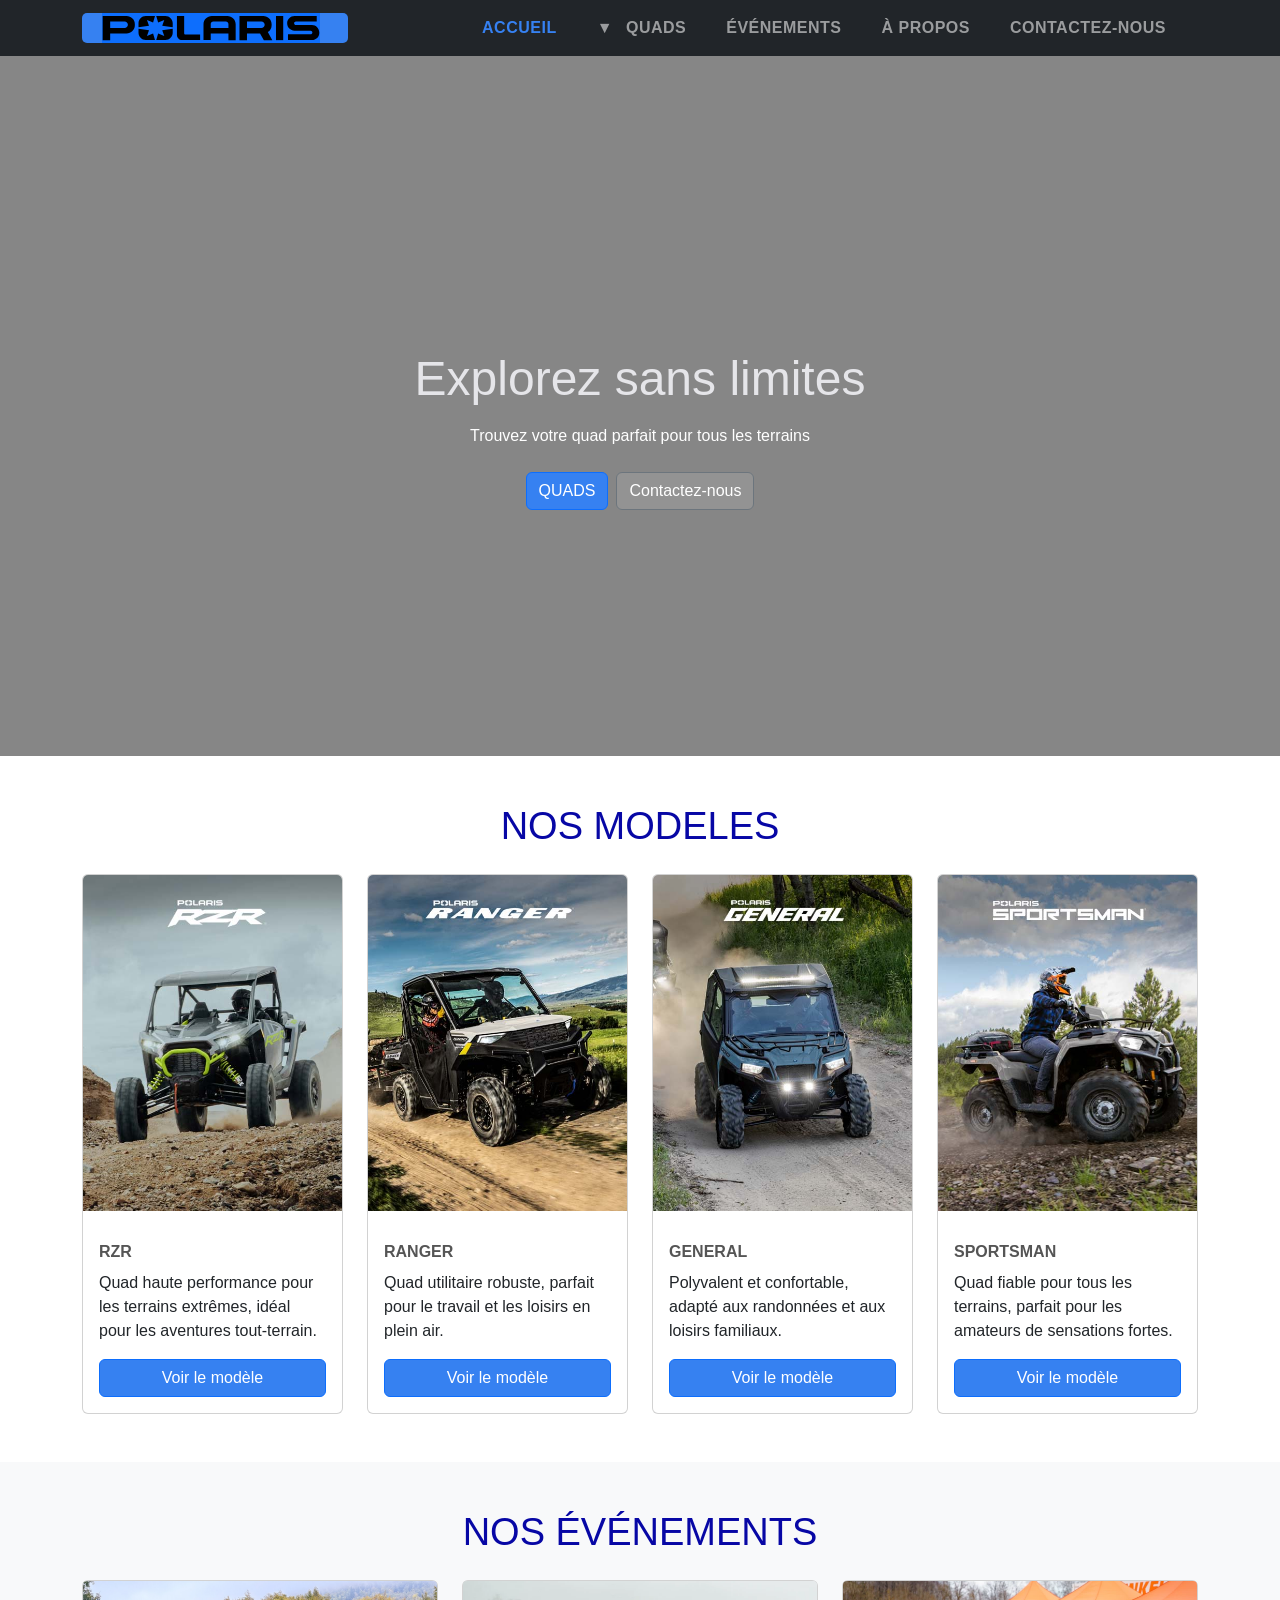
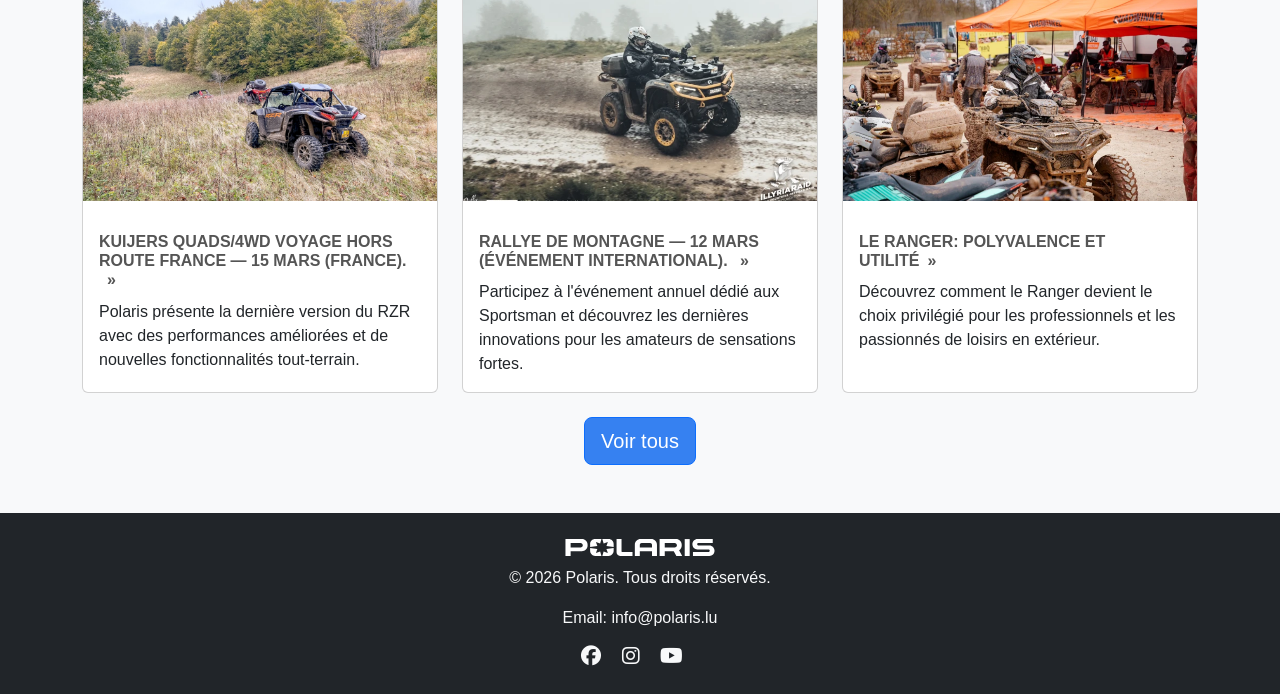
==== commit e3367b11: "correction" ====
--- a/index.html
+++ b/index.html
@@ -107,7 +107,7 @@
         <h1 class="mb-3">Explorez sans limites</h1>
         <p class="mb-4">Trouvez votre quad parfait pour tous les terrains</p>
         <div class="d-flex gap-2 flex-wrap justify-content-center">
-          <a class="btn btn-primary" href="atvs.html">Shop ATVs</a>
+          <a class="btn btn-primary" href="atvs.html">QUADS</a>
           <a class="btn btn-secondary" href="contact.html">Contactez-nous</a>
         </div>
       </div>
@@ -256,7 +256,7 @@
       <a href="https://www.facebook.com/PolarisORV/" class="text-light me-3">
         <i class="fa-brands fa-facebook"></i>
       </a>
-      <a href="#" class="text-light me-3">
+      <a href="https://www.instagram.com/polarisbenelux/" class="text-light me-3">
         <i class="fa-brands fa-instagram"></i>
       </a>
       <a href="https://www.youtube.com/@PolarisORV" class="text-light me-3">
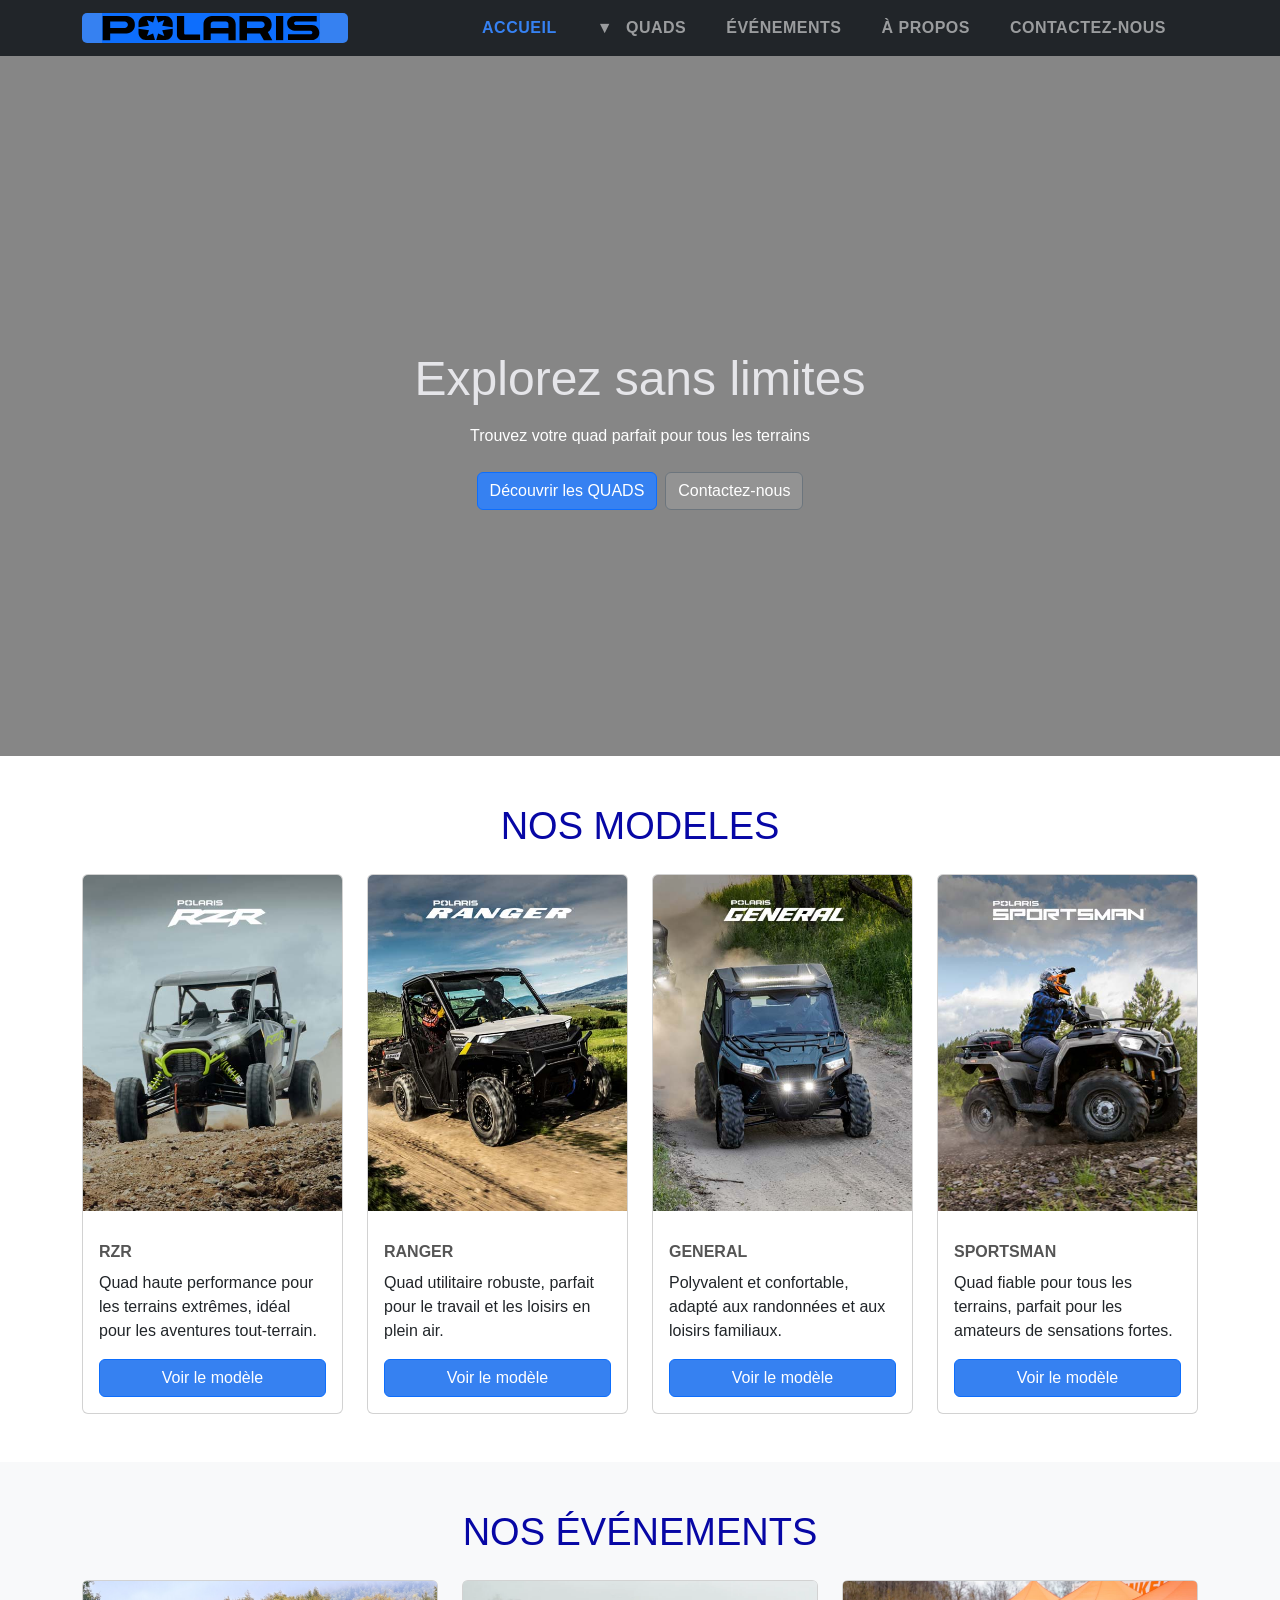
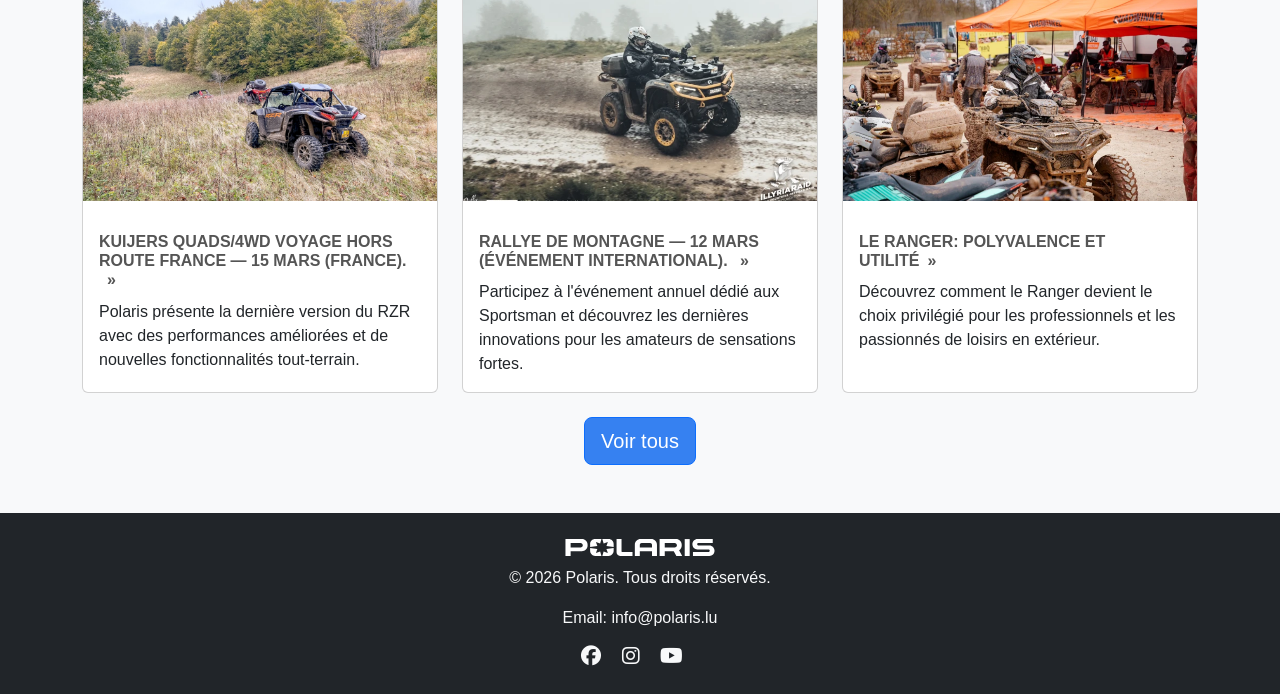
==== commit af49be8c: "correction" ====
--- a/index.html
+++ b/index.html
@@ -107,7 +107,7 @@
         <h1 class="mb-3">Explorez sans limites</h1>
         <p class="mb-4">Trouvez votre quad parfait pour tous les terrains</p>
         <div class="d-flex gap-2 flex-wrap justify-content-center">
-          <a class="btn btn-primary" href="atvs.html">QUADS</a>
+          <a class="btn btn-primary" href="atvs.html">Découvrir les QUADS</a>
           <a class="btn btn-secondary" href="contact.html">Contactez-nous</a>
         </div>
       </div>
